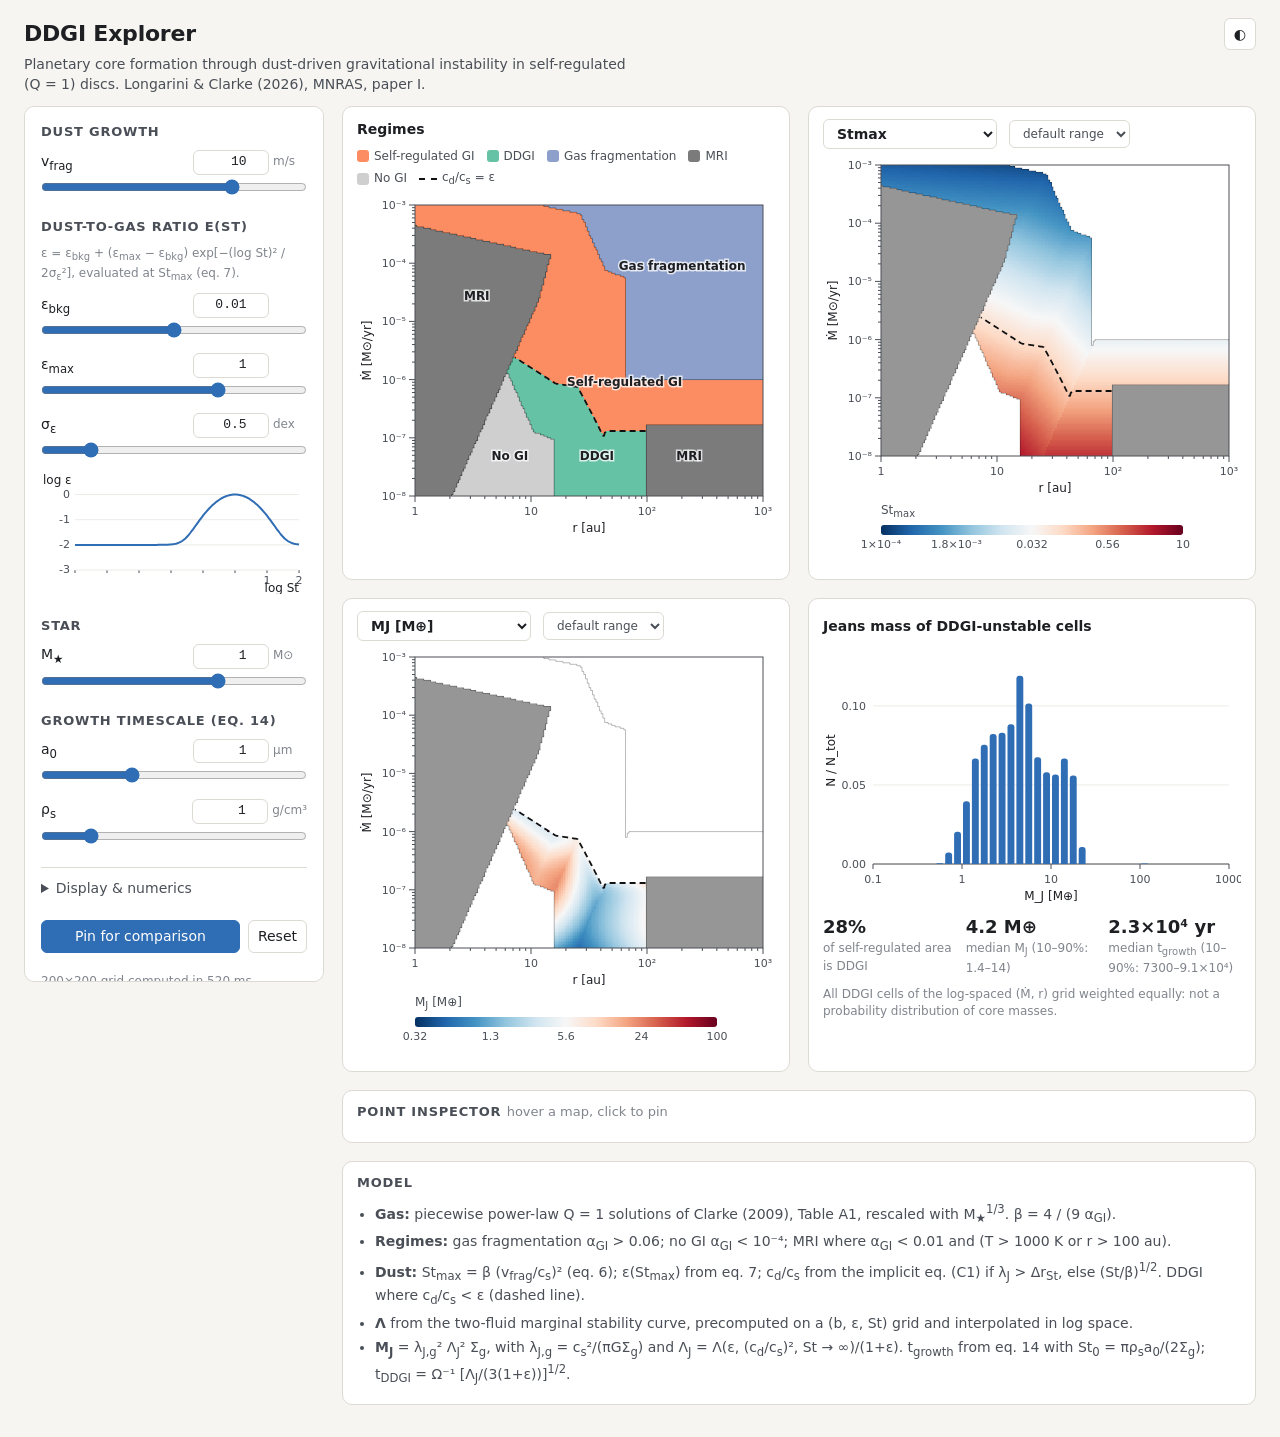
==== web/index.html @ 8694f50e "Interactive DDGI explorer website Static site that recomputes the self-regulated gas disc and the du" ====
<!doctype html>
<html lang="en">
<head>
  <meta charset="utf-8">
  <meta name="viewport" content="width=device-width, initial-scale=1">
  <title>DDGI Explorer</title>
  <meta name="description" content="Interactive models of dust-driven gravitational instability in self-regulated protoplanetary discs (Longarini & Clarke 2026).">
  <link rel="stylesheet" href="css/style.css">
</head>
<body>
<header class="top">
  <div>
    <h1>DDGI Explorer</h1>
    <p class="sub">Planetary core formation through dust-driven gravitational instability in self-regulated (Q&nbsp;=&nbsp;1) discs. Longarini &amp; Clarke (2026), MNRAS, paper I.</p>
  </div>
  <div class="top-actions">
    <button id="btn-theme" type="button" title="Toggle light/dark">◐</button>
  </div>
</header>

<div class="layout">
  <aside class="controls" id="controls">
    <section>
      <h2>Dust growth</h2>
      <div class="ctl" data-key="vfrag"></div>
    </section>
    <section>
      <h2>Dust-to-gas ratio ε(St)</h2>
      <p class="hint">ε = ε<sub>bkg</sub> + (ε<sub>max</sub> − ε<sub>bkg</sub>) exp[−(log St)² / 2σ<sub>ε</sub>²], evaluated at St<sub>max</sub> (eq. 7).</p>
      <div class="ctl" data-key="epsBkg"></div>
      <div class="ctl" data-key="epsMax"></div>
      <div class="ctl" data-key="sigEps"></div>
      <div id="eps-preview" class="eps-preview" aria-label="Preview of eps(St)"></div>
    </section>
    <section>
      <h2>Star</h2>
      <div class="ctl" data-key="mstar"></div>
    </section>
    <section>
      <h2>Growth timescale (eq. 14)</h2>
      <div class="ctl" data-key="a0"></div>
      <div class="ctl" data-key="rhoS"></div>
    </section>
    <details class="advanced">
      <summary>Display &amp; numerics</summary>
      <label class="row">Grid resolution
        <select id="sel-res">
          <option value="100">100 × 100</option>
          <option value="150">150 × 150</option>
          <option value="200" selected>200 × 200</option>
          <option value="300">300 × 300</option>
        </select>
      </label>
      <label class="row">Colormap
        <select id="sel-cmap">
          <option value="RdBu_r" selected>RdBu_r (paper)</option>
          <option value="viridis">viridis</option>
          <option value="magma">magma</option>
        </select>
      </label>
      <label class="row">Argument of Λ in eq. (C1)
        <select id="sel-bconv">
          <option value="cdcs" selected>c_d/c_s (as in code)</option>
          <option value="cdcs2">(c_d/c_s)²</option>
        </select>
      </label>
      <label class="row check"><input type="checkbox" id="chk-gas-all"> Gas maps over the whole plane</label>
      <label class="row check"><input type="checkbox" id="chk-edges" checked> Region boundaries on maps</label>
    </details>
    <div class="btn-row">
      <button id="btn-pin" type="button" title="Keep the current DDGI boundary and M_J histogram for comparison">Pin for comparison</button>
      <button id="btn-reset" type="button">Reset</button>
    </div>
    <div id="pins" class="pins"></div>
    <p class="status" id="status">Loading Λ tables…</p>
  </aside>

  <main class="panels">
    <figure class="panel">
      <figcaption>
        <span class="panel-title">Regimes</span>
        <span class="legend" id="legend-regimes"></span>
      </figcaption>
      <div class="map" id="map-regimes"></div>
    </figure>

    <figure class="panel">
      <figcaption>
        <select class="qsel" id="q-a"></select>
        <select class="rsel" id="r-a" title="Colour range"><option value="default">default range</option><option value="auto">auto range</option></select>
      </figcaption>
      <div class="map" id="map-a"></div>
      <div class="cbar" id="cbar-a"></div>
    </figure>

    <figure class="panel">
      <figcaption>
        <select class="qsel" id="q-b"></select>
        <select class="rsel" id="r-b" title="Colour range"><option value="default">default range</option><option value="auto">auto range</option></select>
      </figcaption>
      <div class="map" id="map-b"></div>
      <div class="cbar" id="cbar-b"></div>
    </figure>

    <figure class="panel">
      <figcaption><span class="panel-title">Jeans mass of DDGI-unstable cells</span></figcaption>
      <div id="hist"></div>
      <div class="stats" id="stats"></div>
      <p class="hint">All DDGI cells of the log-spaced (Ṁ, r) grid weighted equally: not a probability distribution of core masses.</p>
    </figure>

    <section class="panel inspector">
      <h2>Point inspector <span class="muted" id="insp-mode">hover a map, click to pin</span></h2>
      <div id="inspector" class="insp-grid"></div>
    </section>

    <section class="panel notes">
      <h2>Model</h2>
      <ul>
        <li><b>Gas:</b> piecewise power-law Q = 1 solutions of Clarke (2009), Table A1, rescaled with M<sub>★</sub><sup>1/3</sup>. β = 4 / (9 α<sub>GI</sub>).</li>
        <li><b>Regimes:</b> gas fragmentation α<sub>GI</sub> &gt; 0.06; no GI α<sub>GI</sub> &lt; 10⁻⁴; MRI where α<sub>GI</sub> &lt; 0.01 and (T &gt; 1000 K or r &gt; 100 au).</li>
        <li><b>Dust:</b> St<sub>max</sub> = β (v<sub>frag</sub>/c<sub>s</sub>)² (eq. 6); ε(St<sub>max</sub>) from eq. 7; c<sub>d</sub>/c<sub>s</sub> from the implicit eq. (C1) if λ<sub>J</sub> &gt; Δr<sub>St</sub>, else (St/β)<sup>1/2</sup>. DDGI where c<sub>d</sub>/c<sub>s</sub> &lt; ε (dashed line).</li>
        <li><b>Λ</b> from the two-fluid marginal stability curve, precomputed on a (b, ε, St) grid and interpolated in log space.</li>
        <li><b>M<sub>J</sub></b> = λ<sub>J,g</sub>² Λ<sub>J</sub>² Σ<sub>g</sub>, with λ<sub>J,g</sub> = c<sub>s</sub>²/(πGΣ<sub>g</sub>) and Λ<sub>J</sub> = Λ(ε, (c<sub>d</sub>/c<sub>s</sub>)², St → ∞)/(1+ε). t<sub>growth</sub> from eq. 14 with St<sub>0</sub> = πρ<sub>s</sub>a<sub>0</sub>/(2Σ<sub>g</sub>); t<sub>DDGI</sub> = Ω⁻¹ [Λ<sub>J</sub>/(3(1+ε))]<sup>1/2</sup>.</li>
      </ul>
    </section>
  </main>
</div>

<div id="tooltip" class="tooltip" hidden></div>
<script type="module" src="js/app.js"></script>
</body>
</html>
---- web/css/style.css ----
:root {
  --bg: #f6f5f1;
  --surface: #ffffff;
  --ink: #1d1f23;
  --ink-2: #4a4f57;
  --muted: #80858d;
  --line: #dcdad3;
  --grid: #ecebe6;
  --accent: #2f6db5;
  --accent-ink: #ffffff;
  --cross: rgba(20, 20, 20, 0.55);
  --ddgi: #111111;
  --edge: rgba(0, 0, 0, 0.35);
  --bar: #2f6db5;
  --pin-0: #e08a2c;
  --pin-1: #7a5bc4;
  --pin-2: #c4425b;
  --font: "Inter", system-ui, -apple-system, "Segoe UI", Roboto, sans-serif;
  --mono: ui-monospace, "SF Mono", Menlo, Consolas, monospace;
  color-scheme: light;
}

@media (prefers-color-scheme: dark) {
  :root:not([data-theme="light"]) {
    --bg: #15171a;
    --surface: #1d2024;
    --ink: #e8e9eb;
    --ink-2: #b9bdc4;
    --muted: #8a9099;
    --line: #33373d;
    --grid: #2a2e33;
    --accent: #6aa3e8;
    --accent-ink: #0d1520;
    --cross: rgba(255, 255, 255, 0.6);
    --ddgi: #f2f2f2;
    --edge: rgba(255, 255, 255, 0.35);
    --bar: #6aa3e8;
    color-scheme: dark;
  }
}

:root[data-theme="dark"] {
  --bg: #15171a;
  --surface: #1d2024;
  --ink: #e8e9eb;
  --ink-2: #b9bdc4;
  --muted: #8a9099;
  --line: #33373d;
  --grid: #2a2e33;
  --accent: #6aa3e8;
  --accent-ink: #0d1520;
  --cross: rgba(255, 255, 255, 0.6);
  --ddgi: #f2f2f2;
  --edge: rgba(255, 255, 255, 0.35);
  --bar: #6aa3e8;
  color-scheme: dark;
}

* { box-sizing: border-box; }

body {
  margin: 0;
  background: var(--bg);
  color: var(--ink);
  font: 14px/1.45 var(--font);
}

h1 { font-size: 22px; margin: 0; letter-spacing: -0.01em; }
h2 { font-size: 13px; text-transform: uppercase; letter-spacing: 0.06em; color: var(--ink-2); margin: 0 0 8px; font-weight: 600; }
.muted { color: var(--muted); font-weight: 400; text-transform: none; letter-spacing: 0; }

.top {
  display: flex; justify-content: space-between; align-items: flex-start; gap: 16px;
  padding: 18px 24px 12px;
}
.sub { margin: 4px 0 0; color: var(--ink-2); max-width: 70ch; }

button, select, input[type=number] {
  font: inherit; color: var(--ink); background: var(--surface);
  border: 1px solid var(--line); border-radius: 6px; padding: 5px 9px;
}
button { cursor: pointer; }
button:hover { border-color: var(--accent); }
#btn-pin { background: var(--accent); color: var(--accent-ink); border-color: var(--accent); }

.layout {
  display: grid; grid-template-columns: 300px minmax(0, 1fr); gap: 18px;
  padding: 0 24px 32px; align-items: start;
}

.controls {
  position: sticky; top: 12px; max-height: calc(100vh - 24px); overflow: auto;
  background: var(--surface); border: 1px solid var(--line); border-radius: 10px; padding: 16px;
}
.controls section { margin-bottom: 18px; }
.hint { color: var(--muted); font-size: 12px; margin: 0 0 8px; }
.ctl { margin-bottom: 10px; }
.ctl-head { display: flex; justify-content: space-between; align-items: center; gap: 8px; }
.ctl-head label { font-weight: 500; }
.ctl .num { width: 76px; padding: 2px 6px; text-align: right; font-family: var(--mono); font-size: 13px; }
.ctl .unit { color: var(--muted); font-size: 12px; display: inline-block; min-width: 34px; }
input[type=range] { width: 100%; accent-color: var(--accent); margin: 4px 0 0; }
.eps-preview { margin-top: 6px; }
.eps-curve { fill: none; stroke: var(--accent); stroke-width: 2; }

.advanced { margin: 4px 0 14px; border-top: 1px solid var(--line); padding-top: 10px; }
.advanced summary { cursor: pointer; color: var(--ink-2); font-weight: 500; margin-bottom: 8px; }
.row { display: flex; justify-content: space-between; align-items: center; gap: 8px; margin: 6px 0; font-size: 13px; }
.row.check { justify-content: flex-start; }
.btn-row { display: flex; gap: 8px; }
.btn-row button:first-child { flex: 1; }
.pins { margin-top: 10px; display: grid; gap: 6px; }
.pin-row { display: flex; align-items: center; gap: 6px; font-size: 12px; color: var(--ink-2); }
.pin-row .pin-label { flex: 1; }
.pin-row button { padding: 0 6px; line-height: 1.4; }
.swatch { display: inline-block; width: 12px; height: 12px; border-radius: 3px; flex: none; }
.swatch.pin-0 { background: var(--pin-0); }
.swatch.pin-1 { background: var(--pin-1); }
.swatch.pin-2 { background: var(--pin-2); }
.status { color: var(--muted); font-size: 12px; margin: 10px 0 0; }

.panels { display: grid; grid-template-columns: repeat(2, minmax(0, 1fr)); gap: 18px; }
.panel {
  margin: 0; background: var(--surface); border: 1px solid var(--line); border-radius: 10px;
  padding: 12px 14px; min-width: 0;
}
.panel figcaption { display: flex; flex-wrap: wrap; align-items: center; gap: 8px 12px; margin-bottom: 6px; min-height: 30px; }
.panel-title { font-weight: 600; }
.qsel { font-weight: 600; }
.rsel { font-size: 12px; color: var(--ink-2); }
.legend { display: flex; flex-wrap: wrap; gap: 4px 12px; font-size: 12px; color: var(--ink-2); }
.lg { display: inline-flex; align-items: center; gap: 5px; }
.dash { display: inline-block; width: 18px; border-top: 2px dashed var(--ddgi); }

.map-wrap { position: relative; width: 100%; }
.map-canvas { display: block; }
.map-svg { position: absolute; inset: 0; overflow: visible; cursor: crosshair; touch-action: none; }
.frame { fill: none; stroke: var(--ink-2); stroke-width: 1; }
.axis line { stroke: var(--ink-2); stroke-width: 1; }
.axis line.grid { stroke: var(--grid); }
.axis text { fill: var(--ink-2); font-size: 11px; font-family: var(--font); }
.axis-title { fill: var(--ink); font-size: 12px; }
.contour { fill: none; pointer-events: none; }
.ddgi-line { stroke: var(--ddgi); stroke-width: 1.8; stroke-dasharray: 6 4; }
.edge-line { stroke: var(--edge); stroke-width: 0.8; }
.edge-line.strong { stroke: rgba(0, 0, 0, 0.45); }
.pin-line { stroke-width: 2; stroke-dasharray: 2 3; }
.pin-line.pin-0 { stroke: var(--pin-0); }
.pin-line.pin-1 { stroke: var(--pin-1); }
.pin-line.pin-2 { stroke: var(--pin-2); }
.region-label { font-size: 12px; font-weight: 600; fill: var(--ink); paint-order: stroke; stroke: var(--surface); stroke-opacity: 0.75; stroke-width: 3px; pointer-events: none; }
.crosshair line { stroke: var(--cross); stroke-width: 1; pointer-events: none; }
.pin-marker circle { fill: none; stroke: var(--ink); stroke-width: 2; pointer-events: none; }

.cbar { margin: 4px 58px 0 58px; position: relative; padding-bottom: 18px; }
.cbar-label { font-size: 12px; color: var(--ink-2); margin-bottom: 3px; }
.cbar-bar { height: 10px; border-radius: 3px; }
.cbar-ticks { position: relative; height: 14px; }
.cbar-ticks span { position: absolute; transform: translateX(-50%); font-size: 11px; color: var(--ink-2); top: 2px; white-space: nowrap; }

.hist-svg { display: block; }
.hist-bars path { fill: var(--bar); }
.hist-pin { fill: none; stroke-width: 2; }
.hist-pin.pin-0 { stroke: var(--pin-0); }
.hist-pin.pin-1 { stroke: var(--pin-1); }
.hist-pin.pin-2 { stroke: var(--pin-2); }
.baseline { stroke: var(--ink-2); }
.hit rect { fill: transparent; }
.hit rect:hover { fill: var(--grid); fill-opacity: 0.5; }

.stats { display: grid; grid-template-columns: repeat(3, minmax(0, 1fr)); gap: 10px; margin: 8px 0; }
.stat { display: flex; flex-direction: column; }
.stat-v { font-size: 18px; font-weight: 600; font-variant-numeric: tabular-nums; }
.stat-l { font-size: 12px; color: var(--muted); }

.inspector, .notes { grid-column: 1 / -1; }
.insp-grid { display: grid; grid-template-columns: repeat(auto-fill, minmax(230px, 1fr)); column-gap: 18px; }
.insp-grid .k, .insp-grid .v { padding: 3px 0; border-bottom: 1px solid var(--grid); }
.insp-grid { grid-template-columns: repeat(3, minmax(90px, auto) minmax(120px, 1fr)); }
.insp-grid .k { color: var(--ink-2); }
.insp-grid .v { font-variant-numeric: tabular-nums; }
.notes ul { margin: 0; padding-left: 18px; color: var(--ink-2); }
.notes li { margin: 4px 0; }

.tooltip {
  position: fixed; z-index: 10; pointer-events: none; max-width: 320px;
  background: var(--surface); color: var(--ink); border: 1px solid var(--line);
  border-radius: 6px; padding: 6px 9px; font-size: 12px; box-shadow: 0 4px 14px rgba(0, 0, 0, 0.15);
}

@media (max-width: 1100px) {
  .panels { grid-template-columns: minmax(0, 1fr); }
  .insp-grid { grid-template-columns: repeat(2, minmax(90px, auto) minmax(120px, 1fr)); }
}
@media (max-width: 760px) {
  .layout { grid-template-columns: minmax(0, 1fr); padding: 0 16px 24px; }
  .top { padding: 14px 16px 10px; }
  .controls { position: static; max-height: none; }
  .insp-grid { grid-template-columns: minmax(90px, auto) minmax(120px, 1fr); }
  .stats { grid-template-columns: minmax(0, 1fr); }
  .cbar { margin: 4px 12px 0 58px; }
}
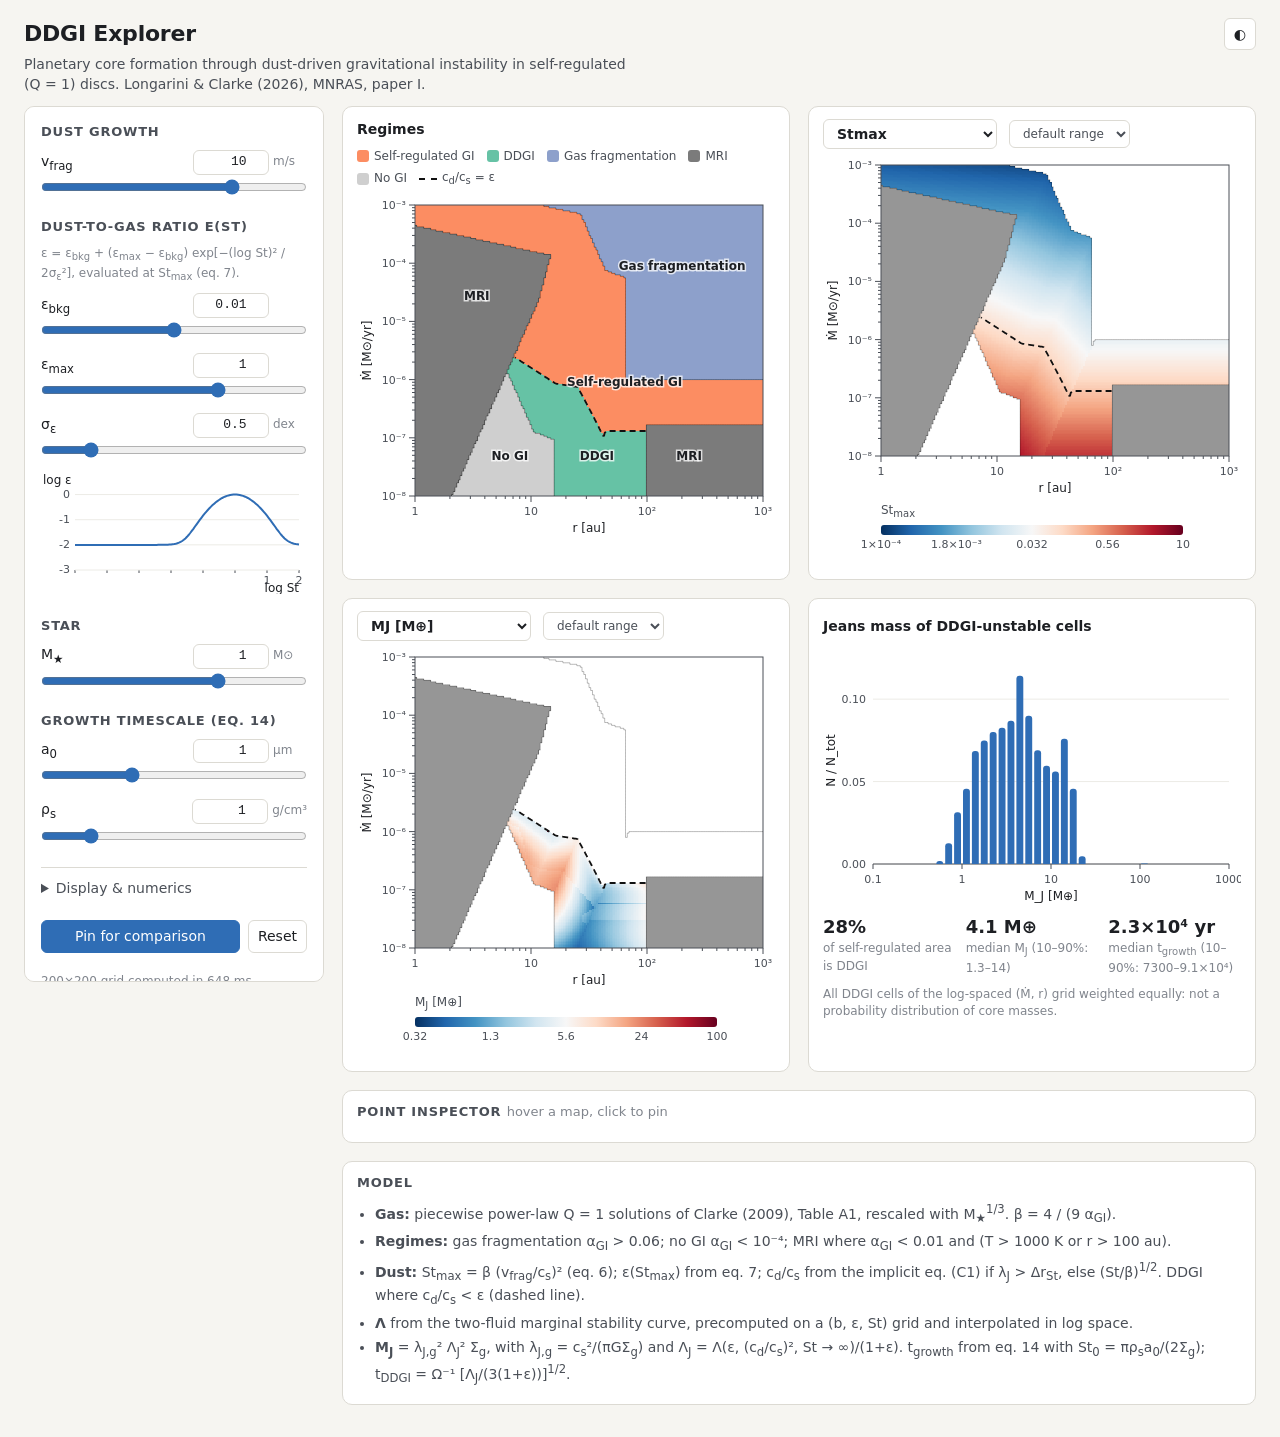
==== commit 0e782551: "WIP: use (c_d/c_s)^2 as the argument of Lambda in eq. (C1) The dispersion relation takes the tempera" ====
--- a/web/index.html
+++ b/web/index.html
@@ -60,8 +60,8 @@
       </label>
       <label class="row">Argument of Λ in eq. (C1)
         <select id="sel-bconv">
-          <option value="cdcs" selected>c_d/c_s (as in code)</option>
-          <option value="cdcs2">(c_d/c_s)²</option>
+          <option value="cdcs2" selected>(c_d/c_s)² (correct)</option>
+          <option value="cdcs">c_d/c_s (old code)</option>
         </select>
       </label>
       <label class="row check"><input type="checkbox" id="chk-gas-all"> Gas maps over the whole plane</label>
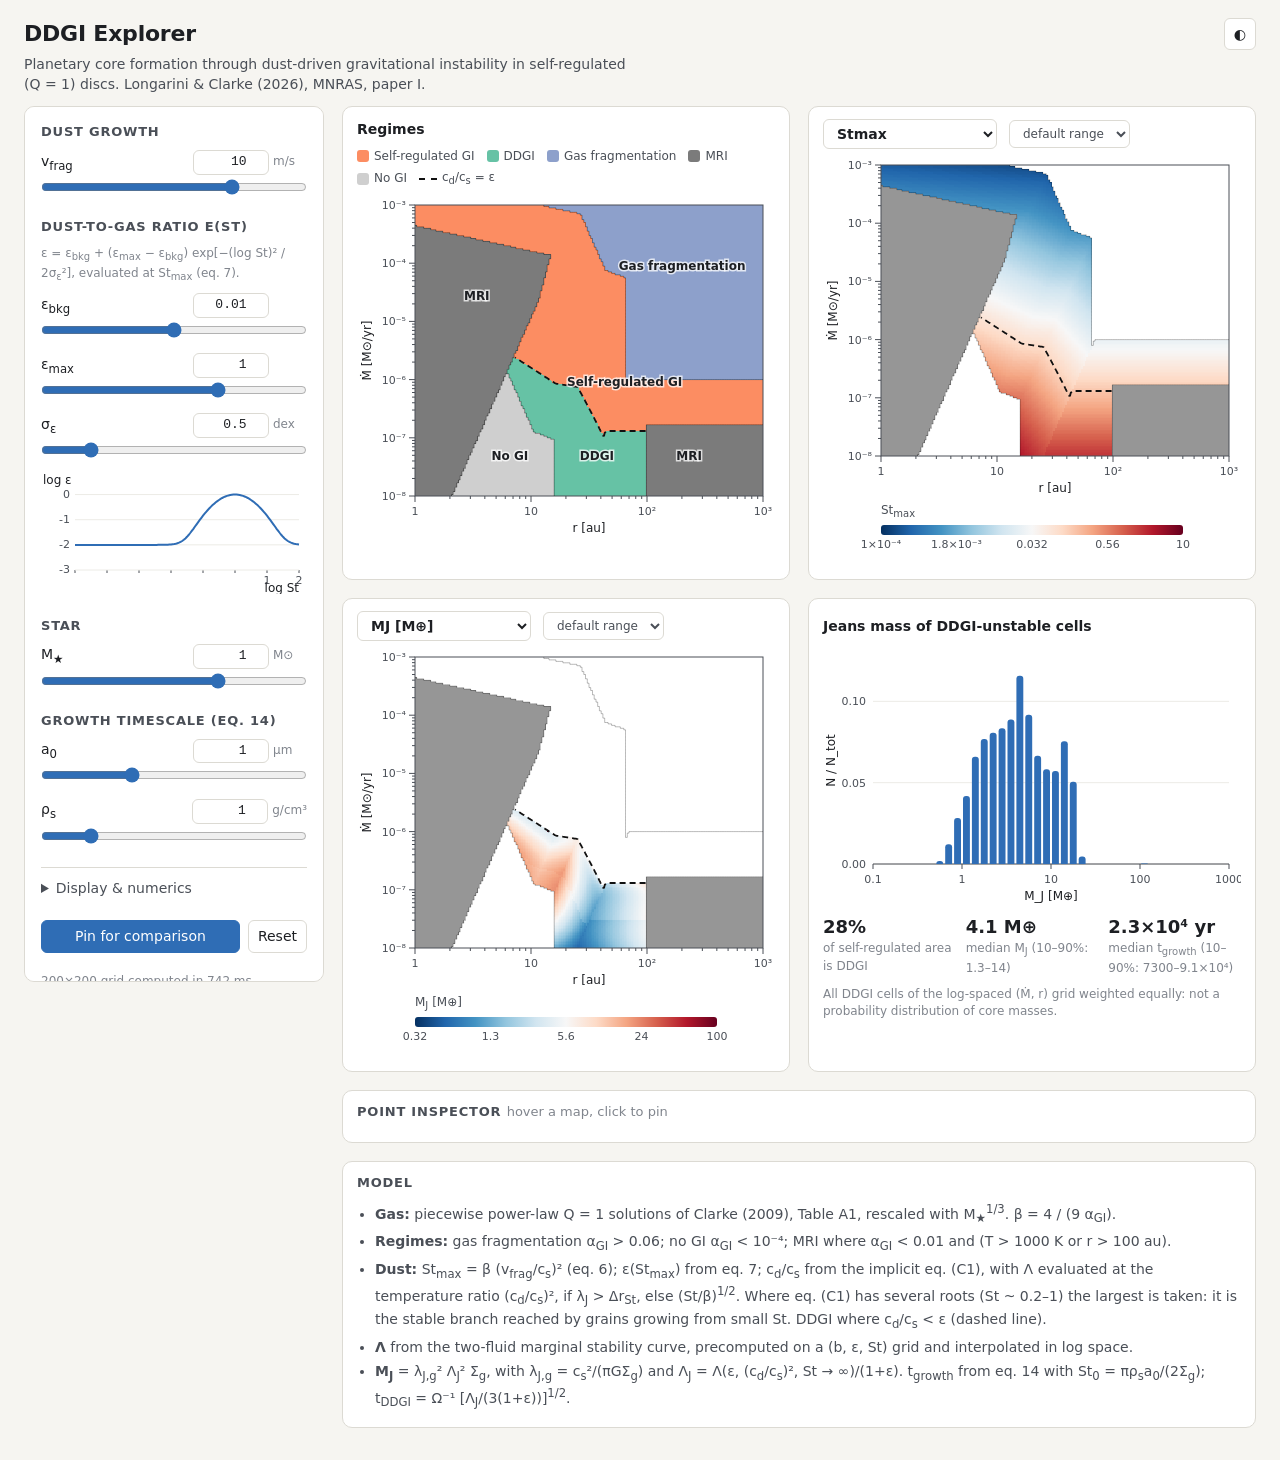
==== commit c035337f: "Use (c_d/c_s)^2 in eq. (C1) and take its largest root The dispersion relation takes the temperature " ====
--- a/web/index.html
+++ b/web/index.html
@@ -119,7 +119,7 @@
       <ul>
         <li><b>Gas:</b> piecewise power-law Q = 1 solutions of Clarke (2009), Table A1, rescaled with M<sub>★</sub><sup>1/3</sup>. β = 4 / (9 α<sub>GI</sub>).</li>
         <li><b>Regimes:</b> gas fragmentation α<sub>GI</sub> &gt; 0.06; no GI α<sub>GI</sub> &lt; 10⁻⁴; MRI where α<sub>GI</sub> &lt; 0.01 and (T &gt; 1000 K or r &gt; 100 au).</li>
-        <li><b>Dust:</b> St<sub>max</sub> = β (v<sub>frag</sub>/c<sub>s</sub>)² (eq. 6); ε(St<sub>max</sub>) from eq. 7; c<sub>d</sub>/c<sub>s</sub> from the implicit eq. (C1) if λ<sub>J</sub> &gt; Δr<sub>St</sub>, else (St/β)<sup>1/2</sup>. DDGI where c<sub>d</sub>/c<sub>s</sub> &lt; ε (dashed line).</li>
+        <li><b>Dust:</b> St<sub>max</sub> = β (v<sub>frag</sub>/c<sub>s</sub>)² (eq. 6); ε(St<sub>max</sub>) from eq. 7; c<sub>d</sub>/c<sub>s</sub> from the implicit eq. (C1), with Λ evaluated at the temperature ratio (c<sub>d</sub>/c<sub>s</sub>)², if λ<sub>J</sub> &gt; Δr<sub>St</sub>, else (St/β)<sup>1/2</sup>. Where eq. (C1) has several roots (St ~ 0.2–1) the largest is taken: it is the stable branch reached by grains growing from small St. DDGI where c<sub>d</sub>/c<sub>s</sub> &lt; ε (dashed line).</li>
         <li><b>Λ</b> from the two-fluid marginal stability curve, precomputed on a (b, ε, St) grid and interpolated in log space.</li>
         <li><b>M<sub>J</sub></b> = λ<sub>J,g</sub>² Λ<sub>J</sub>² Σ<sub>g</sub>, with λ<sub>J,g</sub> = c<sub>s</sub>²/(πGΣ<sub>g</sub>) and Λ<sub>J</sub> = Λ(ε, (c<sub>d</sub>/c<sub>s</sub>)², St → ∞)/(1+ε). t<sub>growth</sub> from eq. 14 with St<sub>0</sub> = πρ<sub>s</sub>a<sub>0</sub>/(2Σ<sub>g</sub>); t<sub>DDGI</sub> = Ω⁻¹ [Λ<sub>J</sub>/(3(1+ε))]<sup>1/2</sup>.</li>
       </ul>
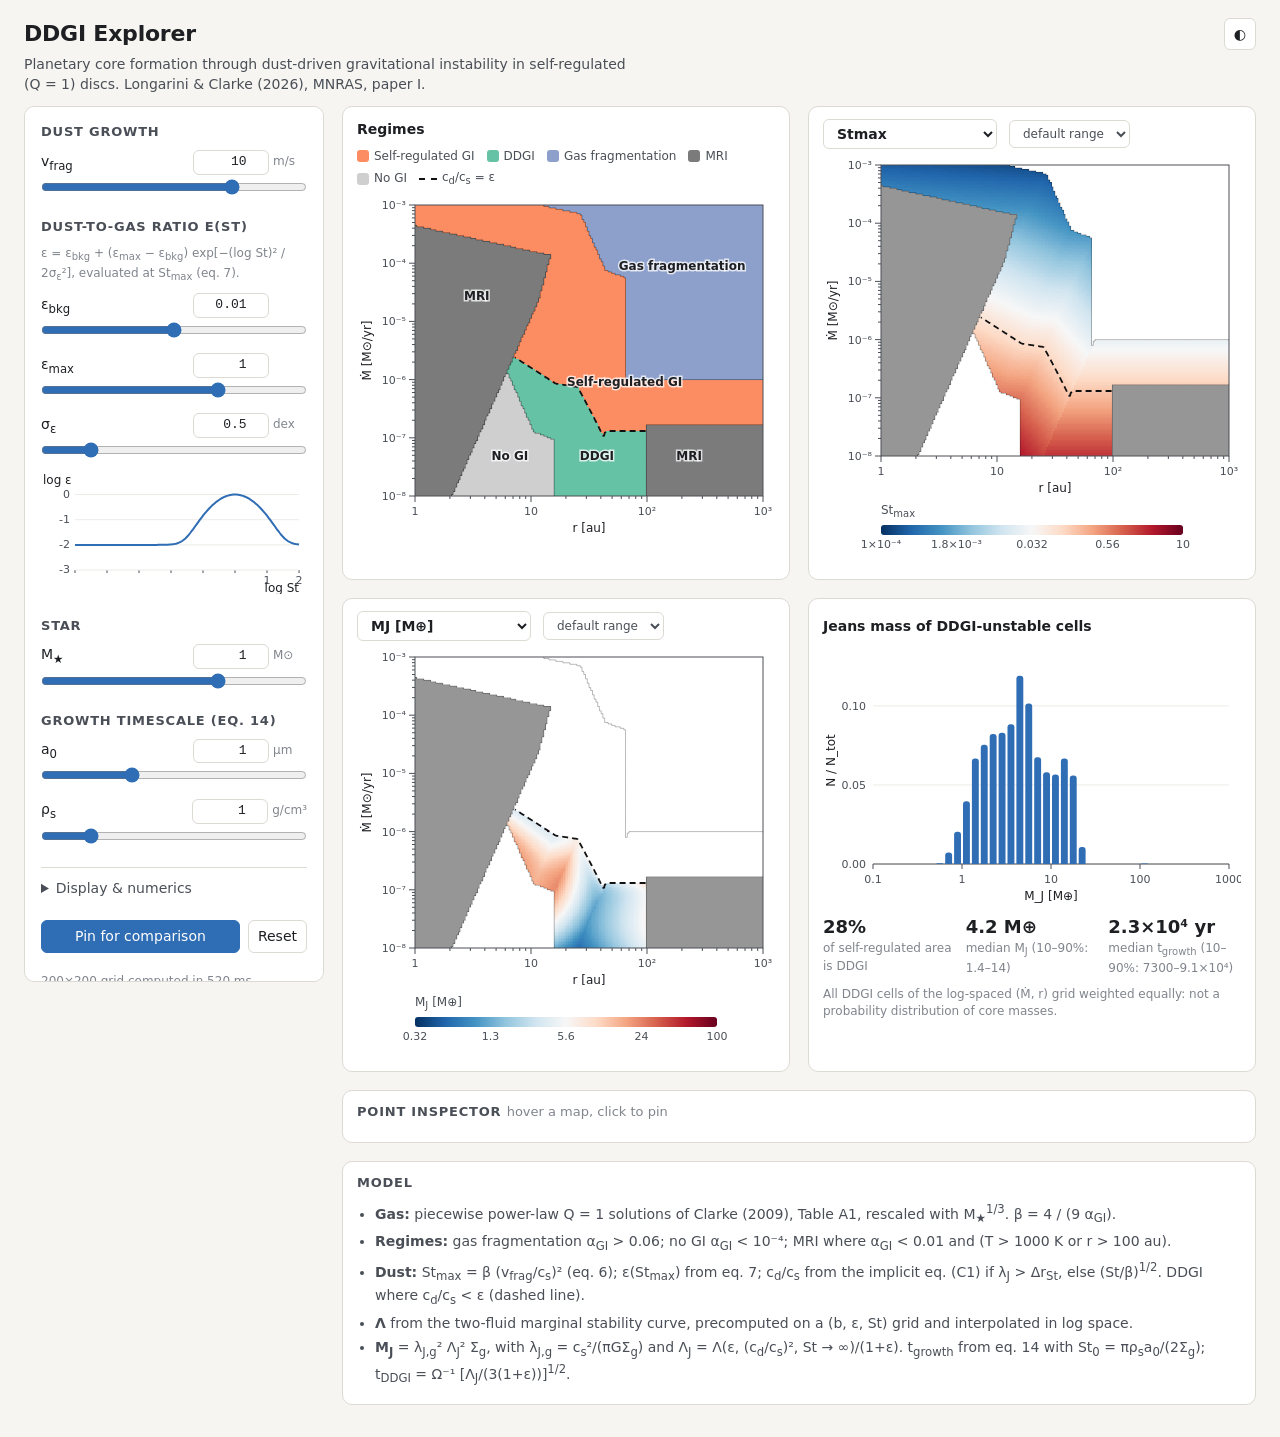
==== commit 28961340: "Restore the first published version of the site Bring web/, python/, tests/ and README back to 8694f" ====
--- a/web/index.html
+++ b/web/index.html
@@ -60,8 +60,8 @@
       </label>
       <label class="row">Argument of Λ in eq. (C1)
         <select id="sel-bconv">
-          <option value="cdcs2" selected>(c_d/c_s)² (correct)</option>
-          <option value="cdcs">c_d/c_s (old code)</option>
+          <option value="cdcs" selected>c_d/c_s (as in code)</option>
+          <option value="cdcs2">(c_d/c_s)²</option>
         </select>
       </label>
       <label class="row check"><input type="checkbox" id="chk-gas-all"> Gas maps over the whole plane</label>
@@ -119,7 +119,7 @@
       <ul>
         <li><b>Gas:</b> piecewise power-law Q = 1 solutions of Clarke (2009), Table A1, rescaled with M<sub>★</sub><sup>1/3</sup>. β = 4 / (9 α<sub>GI</sub>).</li>
         <li><b>Regimes:</b> gas fragmentation α<sub>GI</sub> &gt; 0.06; no GI α<sub>GI</sub> &lt; 10⁻⁴; MRI where α<sub>GI</sub> &lt; 0.01 and (T &gt; 1000 K or r &gt; 100 au).</li>
-        <li><b>Dust:</b> St<sub>max</sub> = β (v<sub>frag</sub>/c<sub>s</sub>)² (eq. 6); ε(St<sub>max</sub>) from eq. 7; c<sub>d</sub>/c<sub>s</sub> from the implicit eq. (C1), with Λ evaluated at the temperature ratio (c<sub>d</sub>/c<sub>s</sub>)², if λ<sub>J</sub> &gt; Δr<sub>St</sub>, else (St/β)<sup>1/2</sup>. Where eq. (C1) has several roots (St ~ 0.2–1) the largest is taken: it is the stable branch reached by grains growing from small St. DDGI where c<sub>d</sub>/c<sub>s</sub> &lt; ε (dashed line).</li>
+        <li><b>Dust:</b> St<sub>max</sub> = β (v<sub>frag</sub>/c<sub>s</sub>)² (eq. 6); ε(St<sub>max</sub>) from eq. 7; c<sub>d</sub>/c<sub>s</sub> from the implicit eq. (C1) if λ<sub>J</sub> &gt; Δr<sub>St</sub>, else (St/β)<sup>1/2</sup>. DDGI where c<sub>d</sub>/c<sub>s</sub> &lt; ε (dashed line).</li>
         <li><b>Λ</b> from the two-fluid marginal stability curve, precomputed on a (b, ε, St) grid and interpolated in log space.</li>
         <li><b>M<sub>J</sub></b> = λ<sub>J,g</sub>² Λ<sub>J</sub>² Σ<sub>g</sub>, with λ<sub>J,g</sub> = c<sub>s</sub>²/(πGΣ<sub>g</sub>) and Λ<sub>J</sub> = Λ(ε, (c<sub>d</sub>/c<sub>s</sub>)², St → ∞)/(1+ε). t<sub>growth</sub> from eq. 14 with St<sub>0</sub> = πρ<sub>s</sub>a<sub>0</sub>/(2Σ<sub>g</sub>); t<sub>DDGI</sub> = Ω⁻¹ [Λ<sub>J</sub>/(3(1+ε))]<sup>1/2</sup>.</li>
       </ul>
